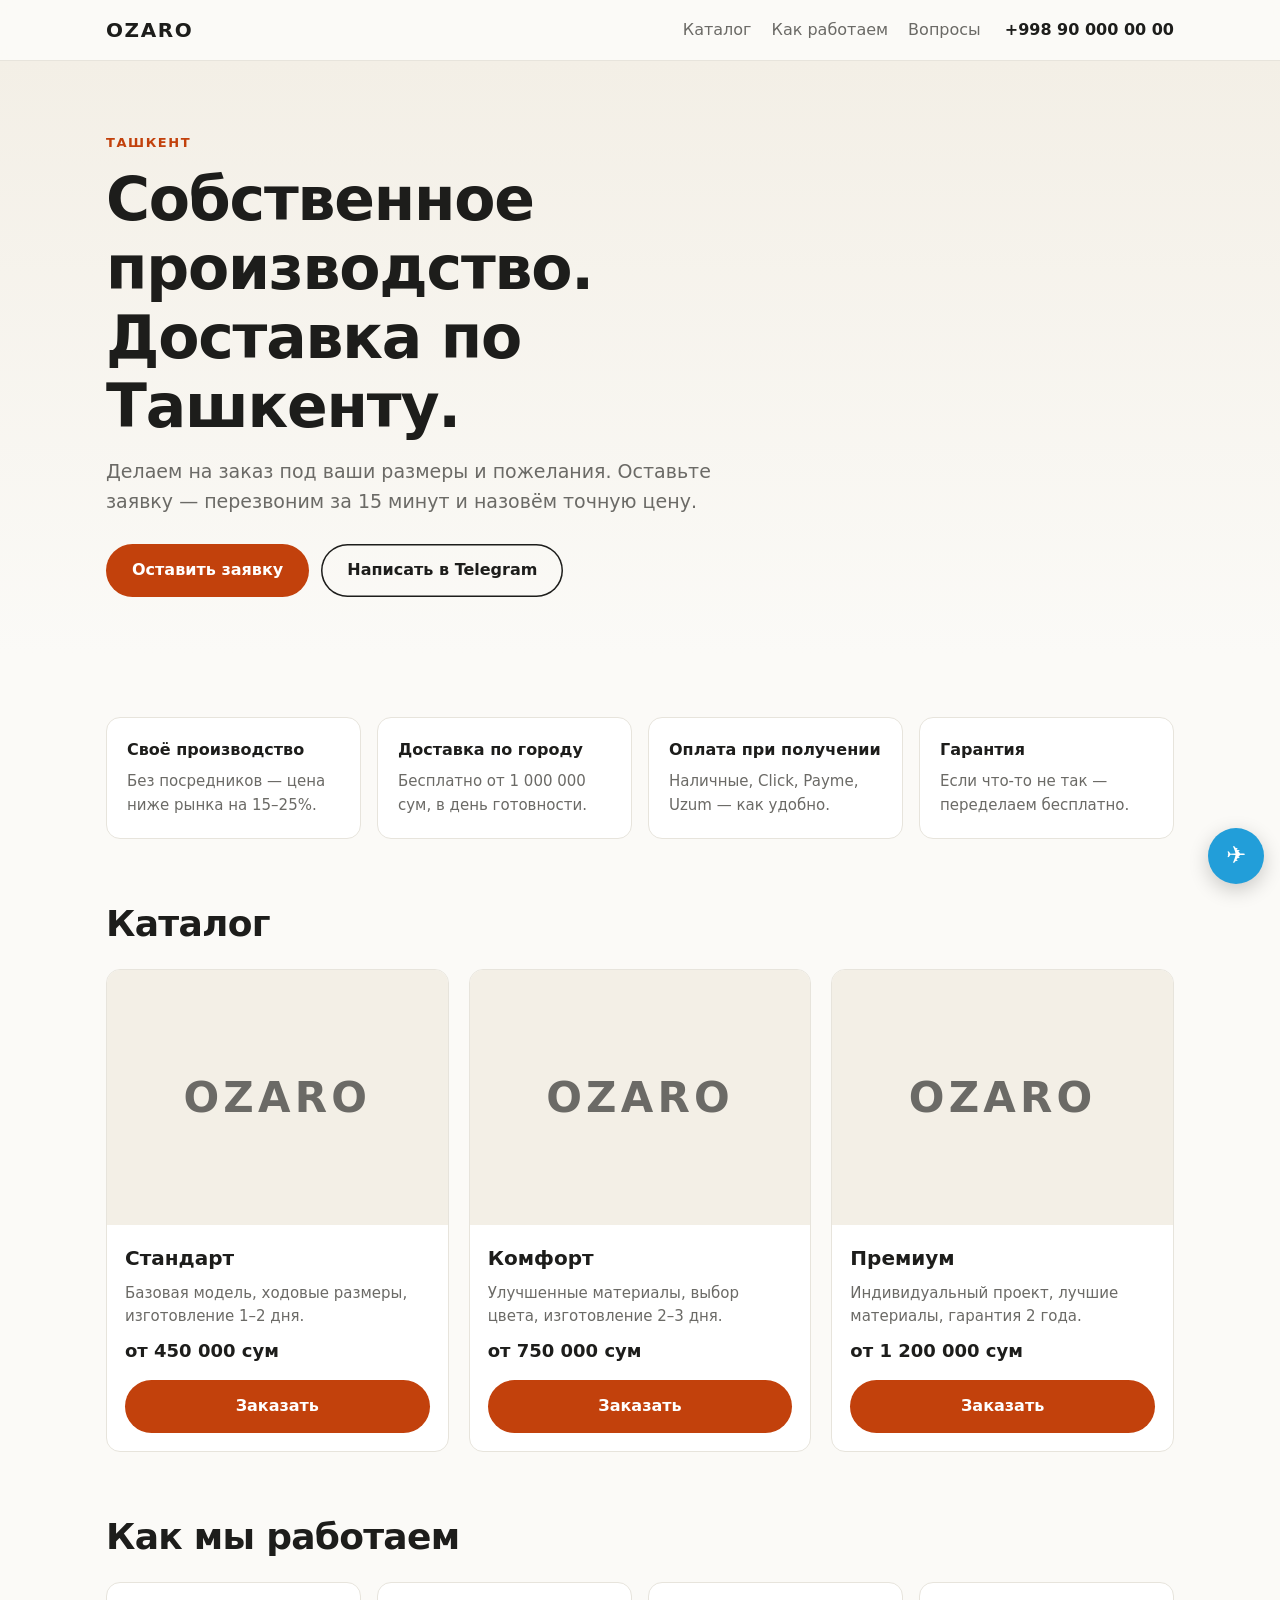
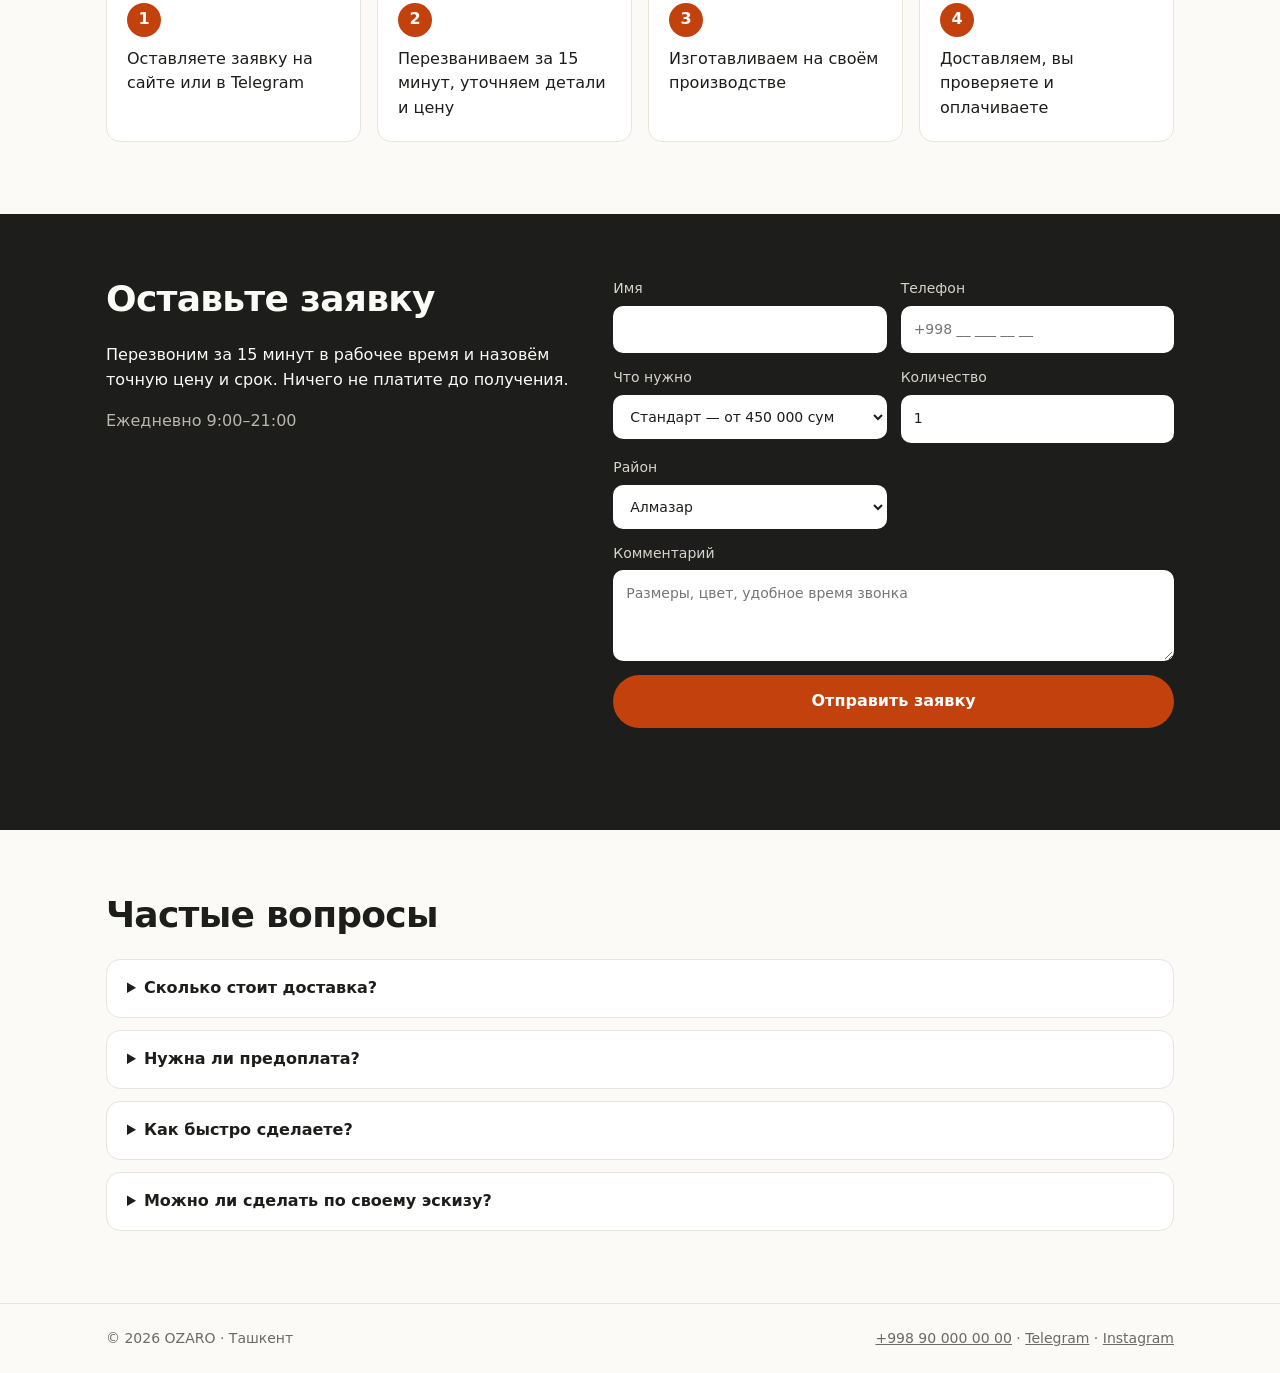
==== site/index.html @ 3e4469f7 "Add OZARO lead site, Telegram/Sheets automation, Tashkent business plan Co-Authored-By: Claude Opus " ====
<!doctype html>
<html lang="ru">
<head>
  <meta charset="utf-8">
  <meta name="viewport" content="width=device-width, initial-scale=1">
  <title>OZARO — производство и доставка по Ташкенту</title>
  <meta name="description" content="Собственное производство и доставка по Ташкенту. Оставьте заявку — перезвоним за 15 минут.">
  <meta property="og:title" content="OZARO — производство и доставка по Ташкенту">
  <meta property="og:description" content="Оставьте заявку — перезвоним за 15 минут и назовём точную цену.">
  <link rel="stylesheet" href="styles.css">
  <script src="config.js"></script>
</head>
<body>
  <header class="top">
    <div class="wrap top-in">
      <a class="logo" href="#" data-bind="brand">OZARO</a>
      <nav>
        <a href="#catalog">Каталог</a>
        <a href="#how">Как работаем</a>
        <a href="#faq">Вопросы</a>
      </nav>
      <a class="phone" data-bind="phoneLink"></a>
    </div>
  </header>

  <section class="hero">
    <div class="wrap">
      <p class="kicker" data-bind="city">Ташкент</p>
      <h1 data-bind="tagline"></h1>
      <p class="lead" data-bind="subtitle"></p>
      <div class="cta-row">
        <a class="btn" href="#order">Оставить заявку</a>
        <a class="btn ghost" data-bind="tgLink" target="_blank" rel="noopener">Написать в Telegram</a>
      </div>
    </div>
  </section>

  <section class="wrap benefits" id="benefits"></section>

  <section class="wrap" id="catalog">
    <h2>Каталог</h2>
    <div class="grid" id="products"></div>
  </section>

  <section class="wrap" id="how">
    <h2>Как мы работаем</h2>
    <ol class="steps" id="steps"></ol>
  </section>

  <section class="order-sec" id="order">
    <div class="wrap order-in">
      <div>
        <h2>Оставьте заявку</h2>
        <p>Перезвоним за 15 минут в рабочее время и назовём точную цену и срок. Ничего не платите до получения.</p>
        <p class="muted" data-bind="workHours"></p>
      </div>
      <form id="form" novalidate>
        <label>Имя<input name="name" autocomplete="name" required maxlength="60"></label>
        <label>Телефон<input name="phone" type="tel" autocomplete="tel" inputmode="tel" placeholder="+998 __ ___ __ __" required maxlength="20"></label>
        <label>Что нужно<select name="product" id="productSel"></select></label>
        <label>Количество<input name="qty" type="number" min="1" value="1"></label>
        <label>Район<select name="district" id="districtSel"></select></label>
        <label class="full">Комментарий<textarea name="comment" rows="3" maxlength="500" placeholder="Размеры, цвет, удобное время звонка"></textarea></label>
        <input name="website" class="hp" tabindex="-1" autocomplete="off" aria-hidden="true">
        <button class="btn full" type="submit">Отправить заявку</button>
        <p class="status full" id="status" role="status"></p>
      </form>
    </div>
  </section>

  <section class="wrap" id="faq">
    <h2>Частые вопросы</h2>
    <div id="faqList"></div>
  </section>

  <footer class="foot">
    <div class="wrap foot-in">
      <span>© <span id="year"></span> <span data-bind="brand"></span> · <span data-bind="city"></span></span>
      <span><a data-bind="phoneLink"></a> · <a data-bind="tgLink" target="_blank" rel="noopener">Telegram</a> · <a data-bind="igLink" target="_blank" rel="noopener">Instagram</a></span>
    </div>
  </footer>

  <a class="float-tg" data-bind="tgLink" target="_blank" rel="noopener" aria-label="Telegram">✈</a>

  <script src="app.js"></script>
</body>
</html>
---- site/styles.css ----
:root {
  --bg: #fbfaf7;
  --fg: #1d1d1b;
  --muted: #6b6a66;
  --card: #ffffff;
  --line: #e7e4dc;
  --accent: #c2410c;
  --accent-fg: #ffffff;
  --soft: #f3efe6;
  --radius: 14px;
}
* { box-sizing: border-box; }
html { scroll-behavior: smooth; }
body {
  margin: 0; background: var(--bg); color: var(--fg);
  font: 16px/1.55 system-ui, -apple-system, "Segoe UI", Roboto, sans-serif;
}
a { color: inherit; }
h1, h2 { line-height: 1.15; letter-spacing: -0.02em; }
h2 { font-size: clamp(26px, 4vw, 36px); margin: 0 0 24px; }
.wrap { max-width: 1100px; margin: 0 auto; padding: 0 16px; }
section.wrap { padding-top: 64px; }
.muted { color: var(--muted); }

.top { position: sticky; top: 0; z-index: 10; background: color-mix(in srgb, var(--bg) 90%, transparent); backdrop-filter: blur(8px); border-bottom: 1px solid var(--line); }
.top-in { display: flex; align-items: center; gap: 24px; height: 60px; }
.logo { font-weight: 800; font-size: 20px; letter-spacing: 0.08em; text-decoration: none; }
.top nav { display: flex; gap: 20px; margin-left: auto; }
.top nav a { text-decoration: none; color: var(--muted); }
.top nav a:hover { color: var(--fg); }
.phone { font-weight: 600; text-decoration: none; white-space: nowrap; }
@media (max-width: 720px) { .top nav { display: none; } .phone { margin-left: auto; } }

.hero { padding: 72px 0 56px; background: linear-gradient(180deg, var(--soft), var(--bg)); }
.kicker { text-transform: uppercase; letter-spacing: 0.12em; font-size: 13px; color: var(--accent); font-weight: 700; margin: 0 0 12px; }
.hero h1 { font-size: clamp(34px, 6vw, 60px); margin: 0 0 16px; max-width: 16ch; }
.lead { font-size: 19px; color: var(--muted); max-width: 56ch; margin: 0 0 28px; }
.cta-row { display: flex; gap: 12px; flex-wrap: wrap; }
.btn { display: inline-block; background: var(--accent); color: var(--accent-fg); border: 0; border-radius: 999px; padding: 14px 26px; font: inherit; font-weight: 600; text-decoration: none; cursor: pointer; text-align: center; }
.btn:hover { filter: brightness(1.08); }
.btn.ghost { background: transparent; color: var(--fg); box-shadow: inset 0 0 0 1.5px var(--fg); }
.btn[disabled] { opacity: 0.6; cursor: wait; }

.benefits { display: grid; grid-template-columns: repeat(auto-fit, minmax(220px, 1fr)); gap: 16px; }
.benefit { background: var(--card); border: 1px solid var(--line); border-radius: var(--radius); padding: 20px; }
.benefit b { display: block; margin-bottom: 6px; }
.benefit span { color: var(--muted); font-size: 15px; }

.grid { display: grid; grid-template-columns: repeat(auto-fill, minmax(260px, 1fr)); gap: 20px; }
.card { background: var(--card); border: 1px solid var(--line); border-radius: var(--radius); overflow: hidden; display: flex; flex-direction: column; }
.card .ph { aspect-ratio: 4/3; background: var(--soft); display: grid; place-items: center; color: var(--muted); font-size: 42px; font-weight: 800; letter-spacing: 0.1em; }
.card img { width: 100%; aspect-ratio: 4/3; object-fit: cover; display: block; }
.card .body { padding: 18px; display: flex; flex-direction: column; gap: 8px; flex: 1; }
.card h3 { margin: 0; font-size: 20px; }
.card p { margin: 0; color: var(--muted); font-size: 15px; flex: 1; }
.card .price { font-weight: 700; font-size: 18px; }
.card .btn { margin-top: 8px; }

.steps { list-style: none; padding: 0; margin: 0; display: grid; grid-template-columns: repeat(auto-fit, minmax(220px, 1fr)); gap: 16px; counter-reset: s; }
.steps li { counter-increment: s; background: var(--card); border: 1px solid var(--line); border-radius: var(--radius); padding: 20px; }
.steps li::before { content: counter(s); display: grid; place-items: center; width: 34px; height: 34px; border-radius: 50%; background: var(--accent); color: var(--accent-fg); font-weight: 700; margin-bottom: 10px; }

.order-sec { margin-top: 72px; padding: 64px 0; background: var(--fg); color: var(--bg); }
.order-sec .muted { color: #b9b6ae; }
.order-in { display: grid; grid-template-columns: 1fr 1.2fr; gap: 40px; }
@media (max-width: 820px) { .order-in { grid-template-columns: 1fr; } }
form { display: grid; grid-template-columns: 1fr 1fr; gap: 14px; }
form .full { grid-column: 1 / -1; }
@media (max-width: 520px) { form { grid-template-columns: 1fr; } }
label { display: flex; flex-direction: column; gap: 6px; font-size: 14px; color: #d6d3cb; }
input, select, textarea { font: inherit; color: var(--fg); background: #fff; border: 1.5px solid transparent; border-radius: 10px; padding: 12px; width: 100%; }
input:focus, select:focus, textarea:focus { outline: none; border-color: var(--accent); }
input.bad { border-color: #ef4444; }
.hp { position: absolute; left: -9999px; width: 1px; height: 1px; }
.status { margin: 0; min-height: 1.5em; }
.status.ok { color: #86efac; }
.status.err { color: #fca5a5; }

#faqList details { background: var(--card); border: 1px solid var(--line); border-radius: var(--radius); padding: 16px 20px; margin-bottom: 12px; }
#faqList summary { cursor: pointer; font-weight: 600; }
#faqList p { color: var(--muted); margin: 10px 0 0; }

.foot { margin-top: 72px; border-top: 1px solid var(--line); padding: 24px 0; color: var(--muted); font-size: 14px; }
.foot-in { display: flex; justify-content: space-between; gap: 12px; flex-wrap: wrap; }
.float-tg { position: fixed; right: 16px; bottom: 16px; width: 56px; height: 56px; border-radius: 50%; background: #229ed9; color: #fff; display: grid; place-items: center; font-size: 24px; text-decoration: none; box-shadow: 0 6px 20px rgba(0,0,0,.2); }
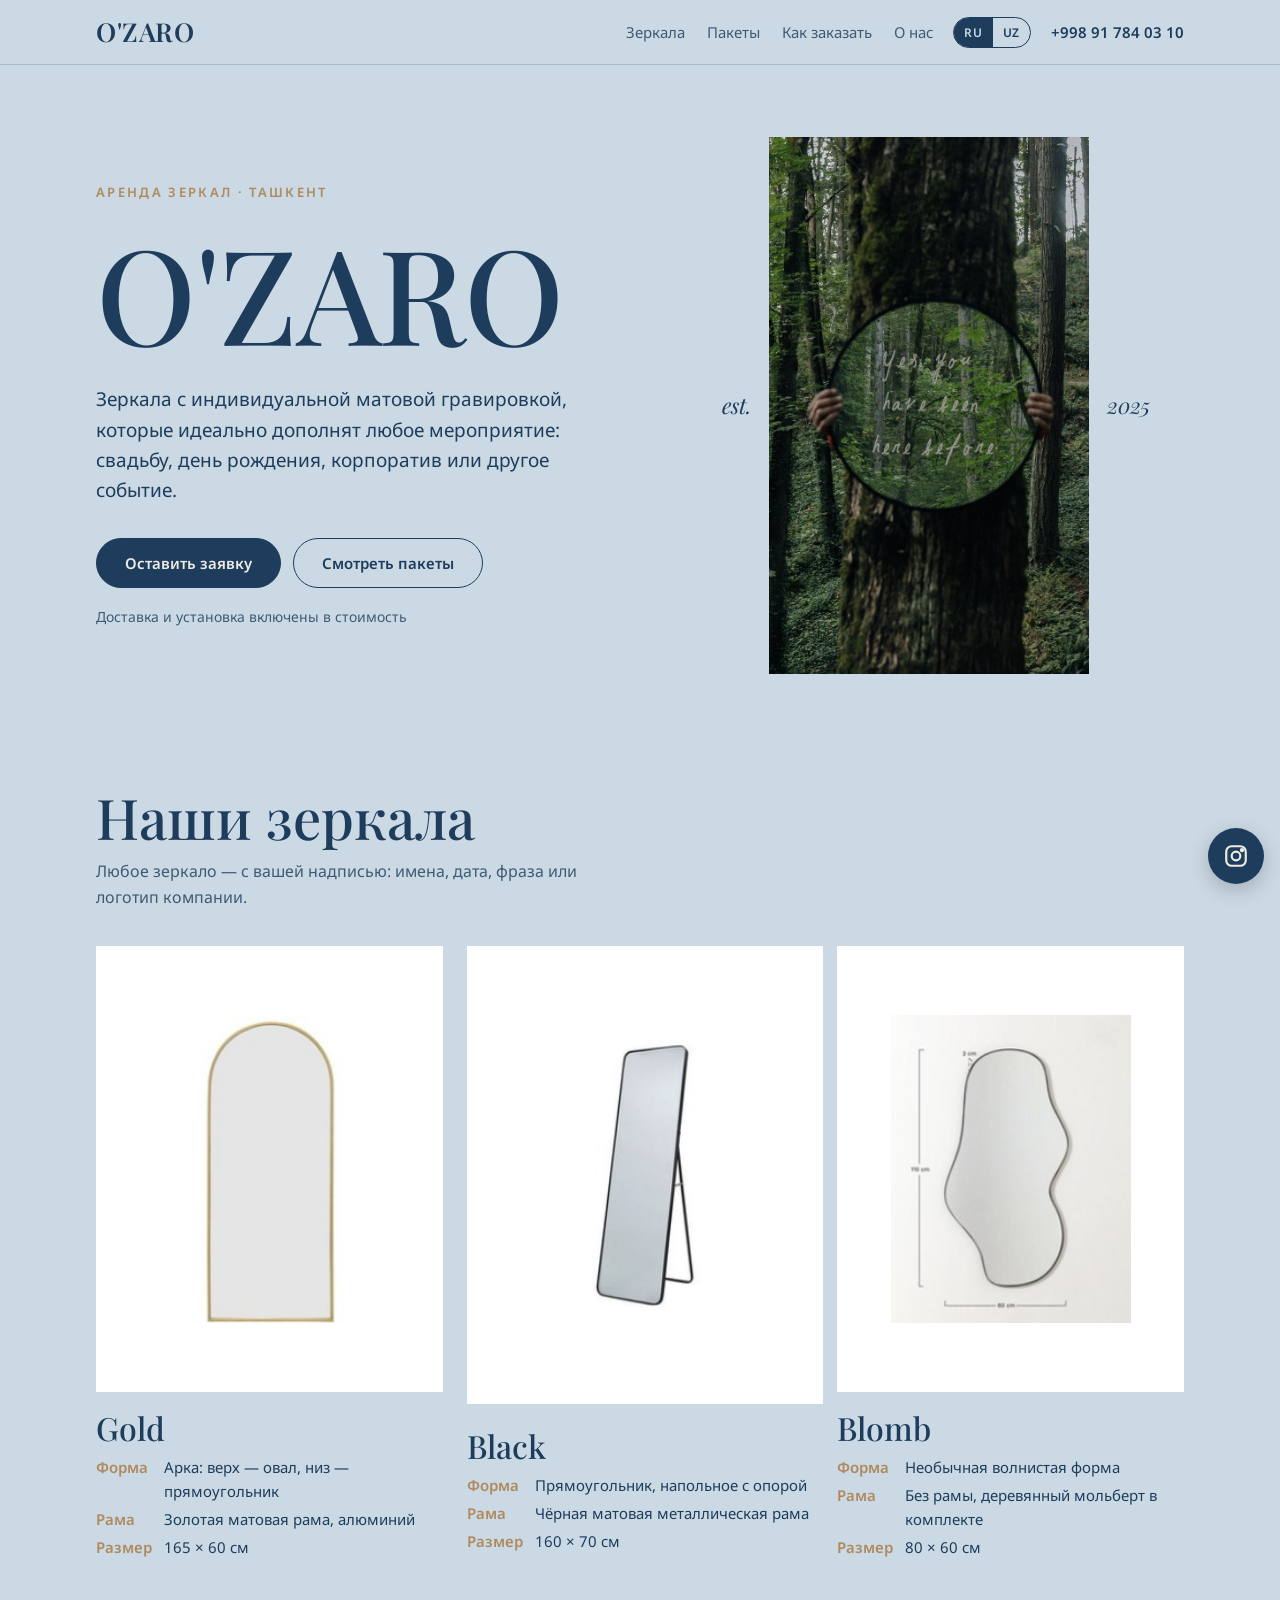
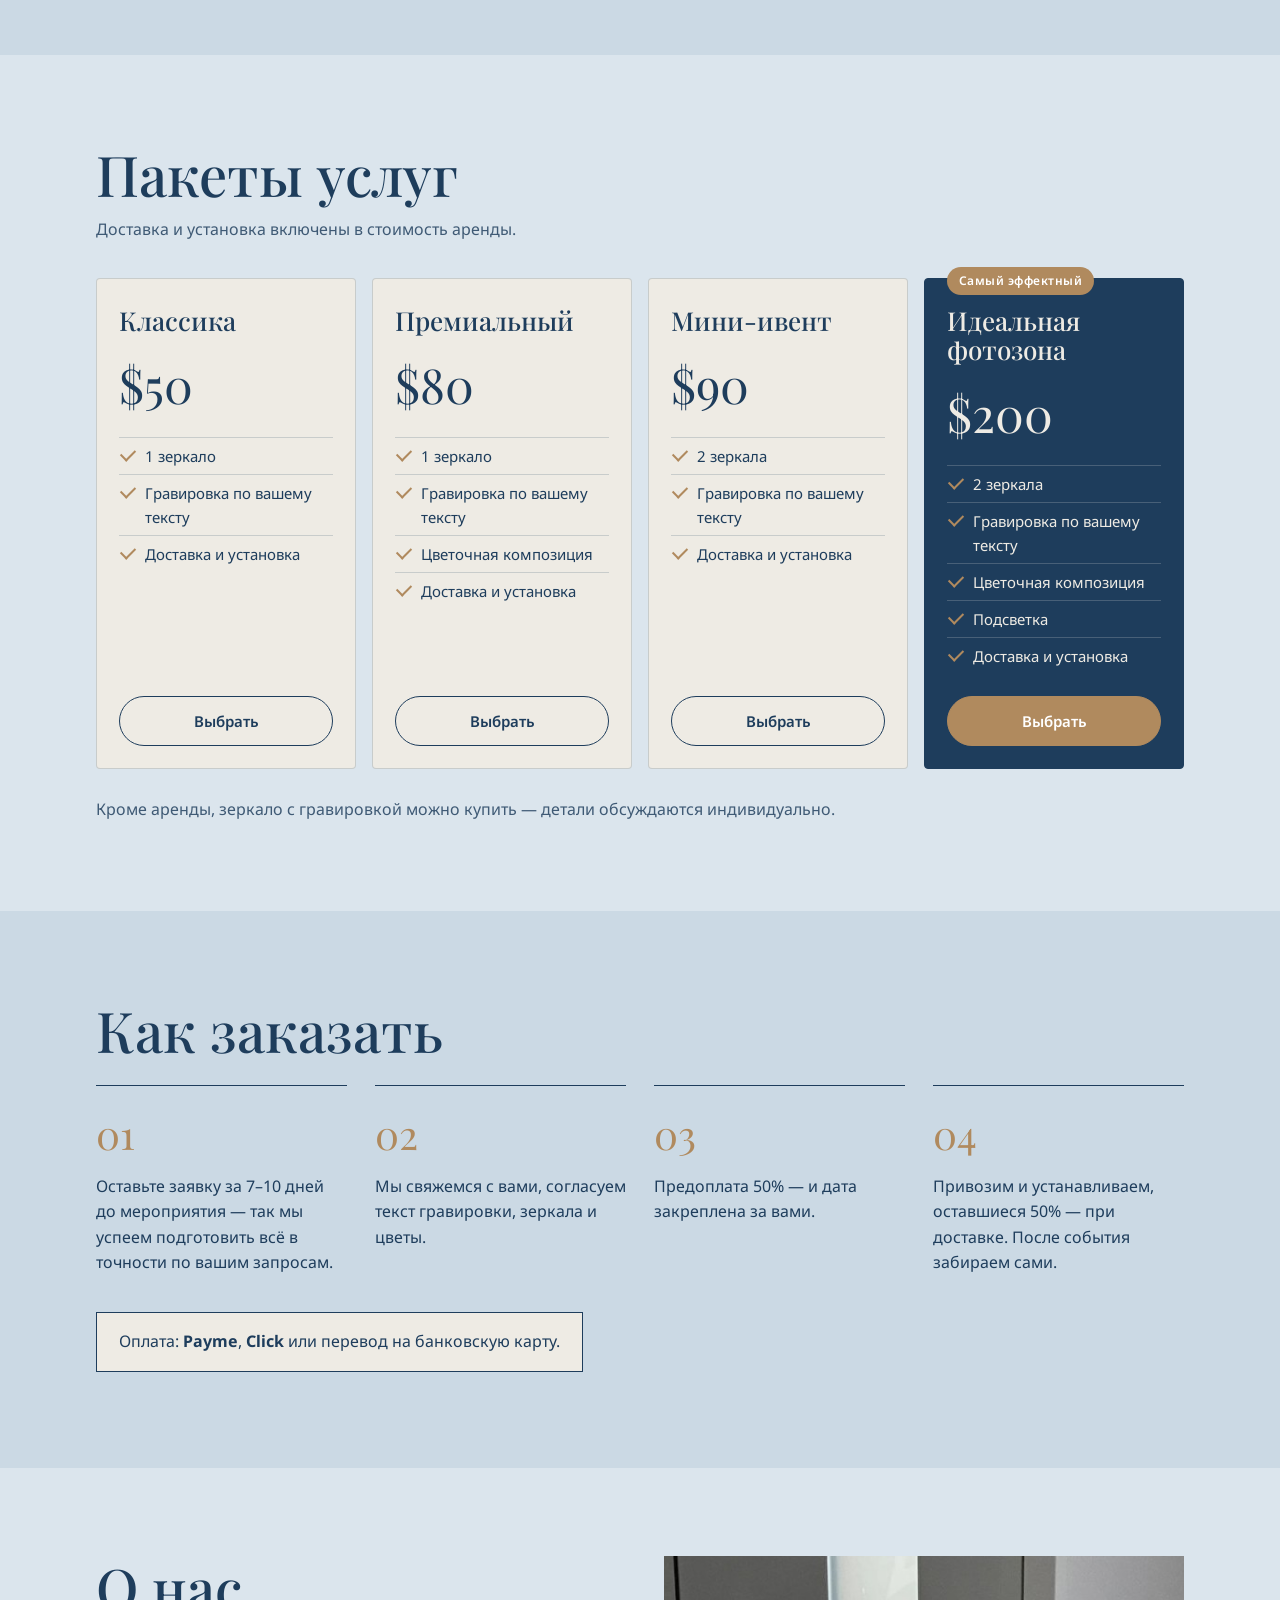
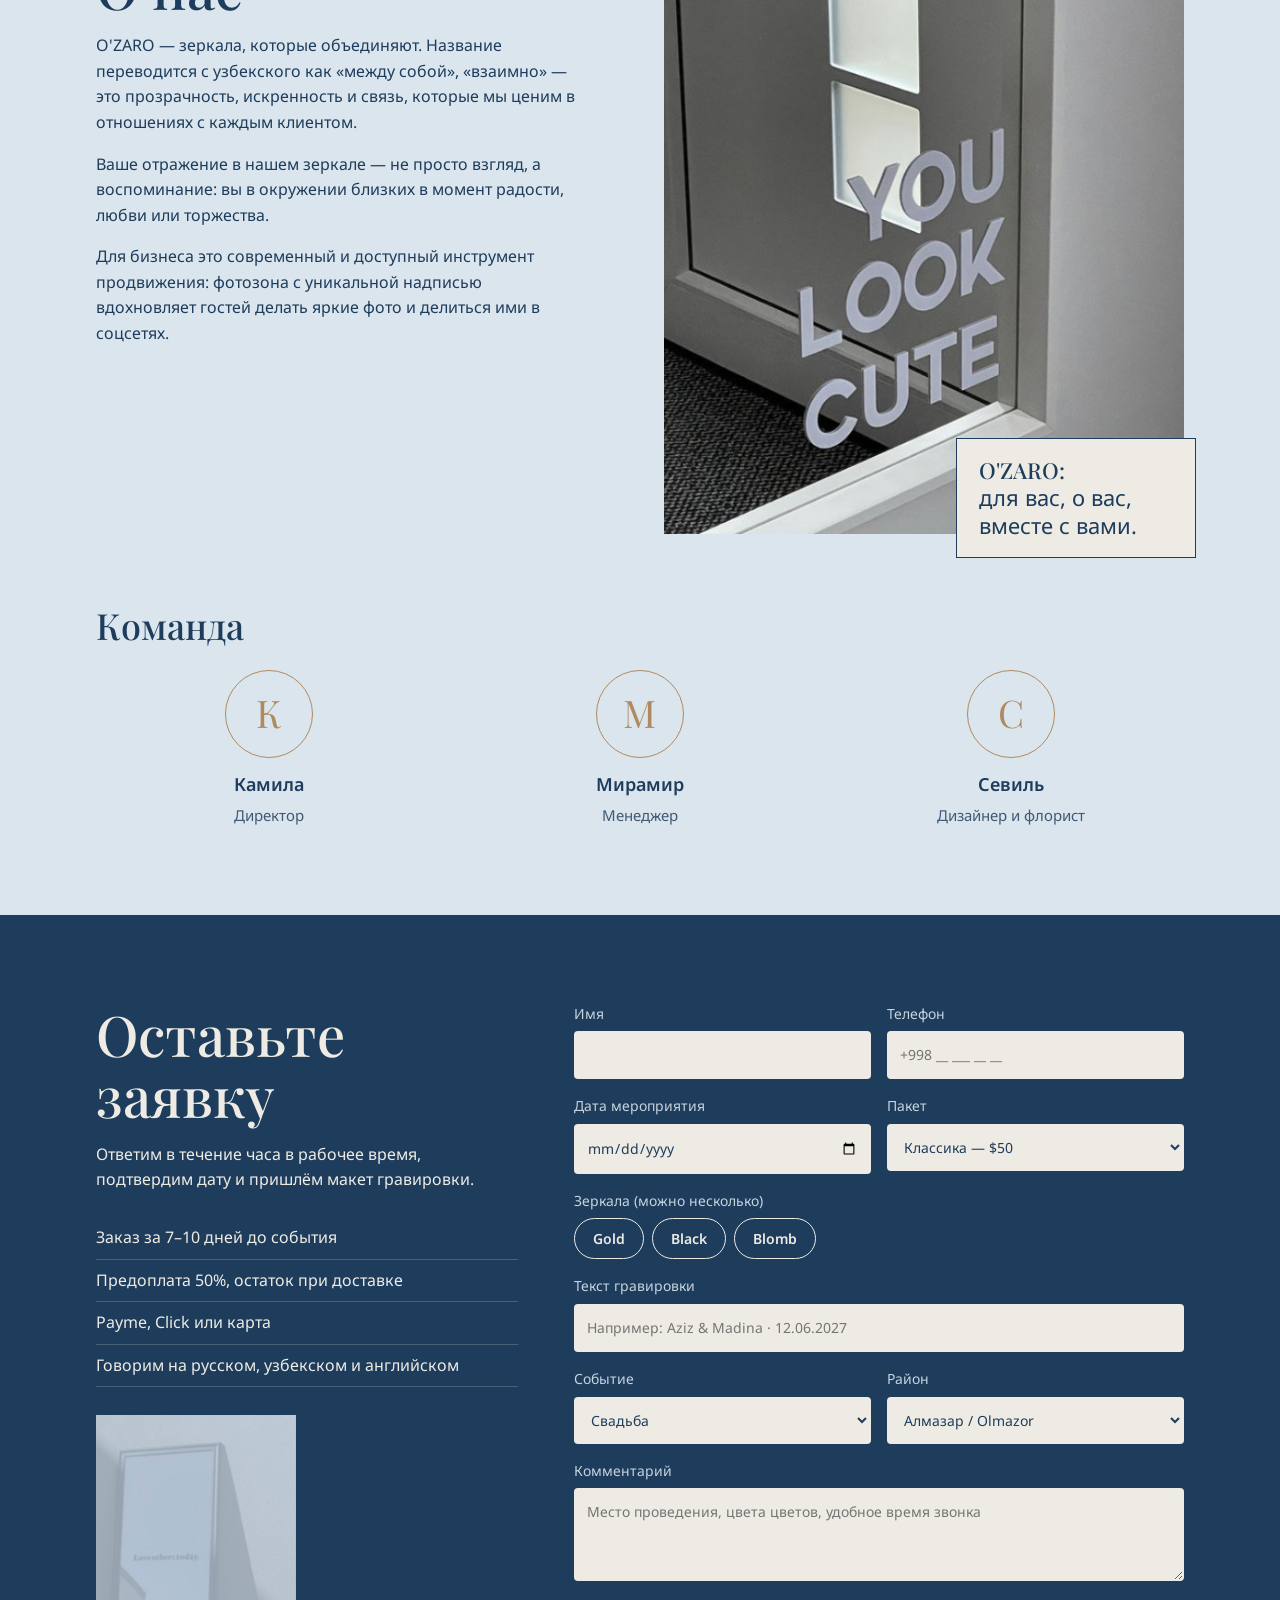
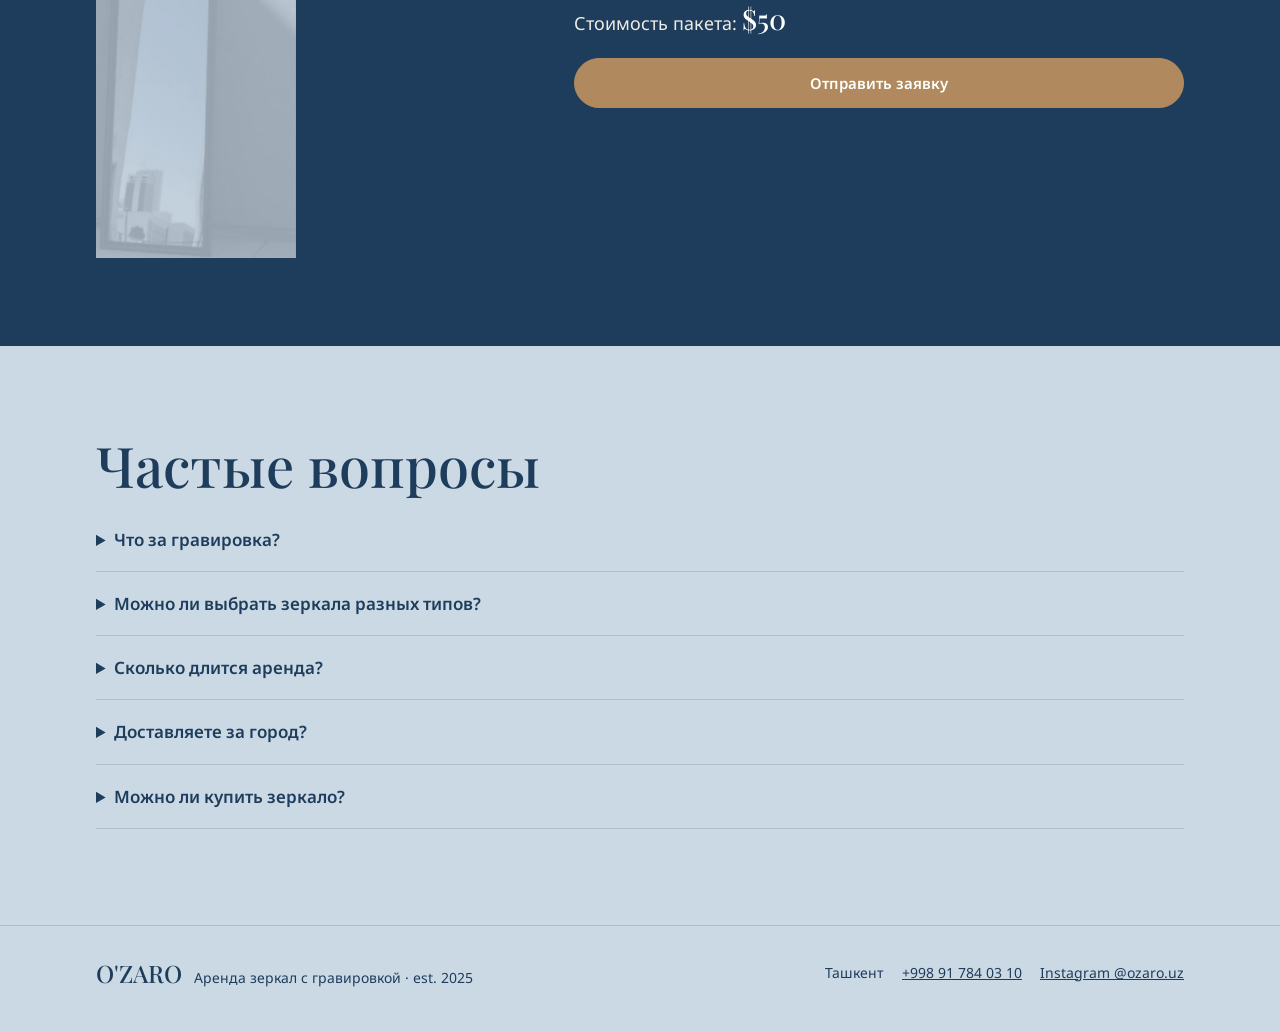
==== commit 3acbcbdd: "Rebuild site for O'ZARO mirror rental from brand references RU/UZ site with mirrors, packages and or" ====
--- a/site/index.html
+++ b/site/index.html
@@ -3,85 +3,143 @@
 <head>
   <meta charset="utf-8">
   <meta name="viewport" content="width=device-width, initial-scale=1">
-  <title>OZARO — производство и доставка по Ташкенту</title>
-  <meta name="description" content="Собственное производство и доставка по Ташкенту. Оставьте заявку — перезвоним за 15 минут.">
-  <meta property="og:title" content="OZARO — производство и доставка по Ташкенту">
-  <meta property="og:description" content="Оставьте заявку — перезвоним за 15 минут и назовём точную цену.">
+  <title>O'ZARO — аренда зеркал с гравировкой в Ташкенте</title>
+  <meta name="description" content="Аренда зеркал с индивидуальной матовой гравировкой для свадеб, праздников и корпоративов в Ташкенте. Доставка и установка включены.">
+  <meta property="og:title" content="O'ZARO — аренда зеркал с гравировкой">
+  <meta property="og:description" content="Зеркала с вашей надписью для свадьбы, дня рождения или корпоратива. Ташкент, доставка и установка включены.">
+  <meta property="og:image" content="img/forest.jpg">
+  <link rel="preconnect" href="https://fonts.googleapis.com">
+  <link rel="preconnect" href="https://fonts.gstatic.com" crossorigin>
+  <link href="https://fonts.googleapis.com/css2?family=Playfair+Display:ital,wght@0,400..700;1,400..700&family=Noto+Sans:wght@400;500;600;700&display=swap" rel="stylesheet">
   <link rel="stylesheet" href="styles.css">
   <script src="config.js"></script>
 </head>
 <body>
   <header class="top">
     <div class="wrap top-in">
-      <a class="logo" href="#" data-bind="brand">OZARO</a>
+      <a class="logo" href="#">O'ZARO</a>
       <nav>
-        <a href="#catalog">Каталог</a>
-        <a href="#how">Как работаем</a>
-        <a href="#faq">Вопросы</a>
+        <a href="#mirrors" data-i18n="navMirrors"></a>
+        <a href="#packages" data-i18n="navPackages"></a>
+        <a href="#how" data-i18n="navHow"></a>
+        <a href="#about" data-i18n="navAbout"></a>
       </nav>
+      <div class="lang" role="group" aria-label="Язык / Til">
+        <button data-lang="ru">RU</button><button data-lang="uz">UZ</button>
+      </div>
       <a class="phone" data-bind="phoneLink"></a>
     </div>
   </header>
 
   <section class="hero">
-    <div class="wrap">
-      <p class="kicker" data-bind="city">Ташкент</p>
-      <h1 data-bind="tagline"></h1>
-      <p class="lead" data-bind="subtitle"></p>
-      <div class="cta-row">
-        <a class="btn" href="#order">Оставить заявку</a>
-        <a class="btn ghost" data-bind="tgLink" target="_blank" rel="noopener">Написать в Telegram</a>
+    <div class="wrap hero-in">
+      <div class="hero-text">
+        <p class="kicker" data-i18n="kicker"></p>
+        <h1>O'ZARO</h1>
+        <p class="lead" data-i18n="heroLead"></p>
+        <div class="cta-row">
+          <a class="btn" href="#order" data-i18n="ctaOrder"></a>
+          <a class="btn ghost" href="#packages" data-i18n="ctaPackages"></a>
+        </div>
+        <p class="note" data-i18n="heroNote"></p>
       </div>
+      <figure class="hero-img">
+        <span class="est">est.</span>
+        <img src="img/forest.jpg" alt="" width="362" height="607">
+        <span class="est" data-bind="established"></span>
+      </figure>
     </div>
   </section>
 
-  <section class="wrap benefits" id="benefits"></section>
-
-  <section class="wrap" id="catalog">
-    <h2>Каталог</h2>
-    <div class="grid" id="products"></div>
+  <section class="wrap sec" id="mirrors">
+    <h2 data-i18n="mirrorsTitle"></h2>
+    <p class="sub" data-i18n="mirrorsSub"></p>
+    <div class="mirrors" id="mirrorList"></div>
   </section>
 
-  <section class="wrap" id="how">
-    <h2>Как мы работаем</h2>
+  <section class="sec band" id="packages">
+    <div class="wrap">
+      <h2 data-i18n="packagesTitle"></h2>
+      <p class="sub" data-i18n="packagesSub"></p>
+      <div class="packages" id="packageList"></div>
+      <p class="buy" data-i18n="buyNote"></p>
+    </div>
+  </section>
+
+  <section class="wrap sec" id="how">
+    <h2 data-i18n="howTitle"></h2>
     <ol class="steps" id="steps"></ol>
+    <div class="pay" data-i18n="payNote"></div>
+  </section>
+
+  <section class="sec band" id="about">
+    <div class="wrap about">
+      <div>
+        <h2 data-i18n="aboutTitle"></h2>
+        <p data-i18n="about1"></p>
+        <p data-i18n="about2"></p>
+        <p data-i18n="about3"></p>
+      </div>
+      <figure class="about-img">
+        <img src="img/you-look-cute.jpg" alt="" loading="lazy" width="559" height="622">
+        <figcaption><b>O'ZARO:</b> <span data-i18n="motto"></span></figcaption>
+      </figure>
+    </div>
+    <div class="wrap">
+      <h3 class="team-title" data-i18n="teamTitle"></h3>
+      <div class="team" id="team"></div>
+    </div>
   </section>
 
   <section class="order-sec" id="order">
     <div class="wrap order-in">
       <div>
-        <h2>Оставьте заявку</h2>
-        <p>Перезвоним за 15 минут в рабочее время и назовём точную цену и срок. Ничего не платите до получения.</p>
-        <p class="muted" data-bind="workHours"></p>
+        <h2 data-i18n="orderTitle"></h2>
+        <p data-i18n="orderLead"></p>
+        <ul class="order-facts" id="orderFacts"></ul>
+        <img class="order-img" src="img/event-mirror.jpg" alt="" loading="lazy" width="474" height="1050">
       </div>
       <form id="form" novalidate>
-        <label>Имя<input name="name" autocomplete="name" required maxlength="60"></label>
-        <label>Телефон<input name="phone" type="tel" autocomplete="tel" inputmode="tel" placeholder="+998 __ ___ __ __" required maxlength="20"></label>
-        <label>Что нужно<select name="product" id="productSel"></select></label>
-        <label>Количество<input name="qty" type="number" min="1" value="1"></label>
-        <label>Район<select name="district" id="districtSel"></select></label>
-        <label class="full">Комментарий<textarea name="comment" rows="3" maxlength="500" placeholder="Размеры, цвет, удобное время звонка"></textarea></label>
+        <label><span data-i18n="fName"></span><input name="name" autocomplete="name" required maxlength="60"></label>
+        <label><span data-i18n="fPhone"></span><input name="phone" type="tel" autocomplete="tel" inputmode="tel" placeholder="+998 __ ___ __ __" required maxlength="20"></label>
+        <label><span data-i18n="fDate"></span><input name="eventDate" type="date" required></label>
+        <label><span data-i18n="fPackage"></span><select name="package" id="packageSel"></select></label>
+        <label class="full"><span data-i18n="fMirrors"></span>
+          <span class="chips" id="mirrorChips"></span>
+        </label>
+        <label class="full"><span data-i18n="fEngraving"></span><input name="engraving" maxlength="80" data-i18n-ph="fEngravingPh"></label>
+        <label><span data-i18n="fEvent"></span><select name="eventType" id="eventSel"></select></label>
+        <label><span data-i18n="fDistrict"></span><select name="district" id="districtSel"></select></label>
+        <label class="full"><span data-i18n="fComment"></span><textarea name="comment" rows="3" maxlength="500" data-i18n-ph="fCommentPh"></textarea></label>
         <input name="website" class="hp" tabindex="-1" autocomplete="off" aria-hidden="true">
-        <button class="btn full" type="submit">Отправить заявку</button>
+        <div class="total full" id="total"></div>
+        <button class="btn full" type="submit" data-i18n="fSubmit"></button>
         <p class="status full" id="status" role="status"></p>
       </form>
     </div>
   </section>
 
-  <section class="wrap" id="faq">
-    <h2>Частые вопросы</h2>
+  <section class="wrap sec" id="faq">
+    <h2 data-i18n="faqTitle"></h2>
     <div id="faqList"></div>
   </section>
 
   <footer class="foot">
     <div class="wrap foot-in">
-      <span>© <span id="year"></span> <span data-bind="brand"></span> · <span data-bind="city"></span></span>
-      <span><a data-bind="phoneLink"></a> · <a data-bind="tgLink" target="_blank" rel="noopener">Telegram</a> · <a data-bind="igLink" target="_blank" rel="noopener">Instagram</a></span>
+      <div class="foot-brand"><b>O'ZARO</b><span data-i18n="footerTag"></span></div>
+      <div class="foot-links">
+        <span data-bind="city"></span>
+        <a data-bind="phoneLink"></a>
+        <a data-bind="igLink" target="_blank" rel="noopener">Instagram @ozaro.uz</a>
+      </div>
     </div>
   </footer>
 
-  <a class="float-tg" data-bind="tgLink" target="_blank" rel="noopener" aria-label="Telegram">✈</a>
+  <a class="float-ig" data-bind="igLink" target="_blank" rel="noopener" aria-label="Instagram">
+    <svg viewBox="0 0 24 24" width="26" height="26" fill="none" stroke="currentColor" stroke-width="2"><rect x="3" y="3" width="18" height="18" rx="5"/><circle cx="12" cy="12" r="4"/><circle cx="17.5" cy="6.5" r="1" fill="currentColor"/></svg>
+  </a>
 
+  <script src="i18n.js"></script>
   <script src="app.js"></script>
 </body>
 </html>
--- a/site/styles.css
+++ b/site/styles.css
@@ -1,85 +1,151 @@
 :root {
-  --bg: #fbfaf7;
-  --fg: #1d1d1b;
-  --muted: #6b6a66;
-  --card: #ffffff;
-  --line: #e7e4dc;
-  --accent: #c2410c;
-  --accent-fg: #ffffff;
-  --soft: #f3efe6;
-  --radius: 14px;
+  --bg: #cbd9e4;
+  --bg-soft: #dbe5ed;
+  --ink: #1e3d5c;
+  --ink-soft: #3f5a75;
+  --gold: #b08a5e;
+  --cream: #eeebe4;
+  --white: #ffffff;
+  --line: rgba(30, 61, 92, 0.18);
+  --radius: 4px;
+  --serif: "Playfair Display", "Didot", Georgia, serif;
+  --sans: "Noto Sans", system-ui, -apple-system, "Segoe UI", Roboto, sans-serif;
 }
 * { box-sizing: border-box; }
 html { scroll-behavior: smooth; }
-body {
-  margin: 0; background: var(--bg); color: var(--fg);
-  font: 16px/1.55 system-ui, -apple-system, "Segoe UI", Roboto, sans-serif;
+body { margin: 0; background: var(--bg); color: var(--ink); font: 16px/1.6 var(--sans); }
+a { color: inherit; }
+img { max-width: 100%; height: auto; display: block; }
+h1, h2, h3 { font-family: var(--serif); font-weight: 500; line-height: 1.1; margin: 0; }
+h2 { font-size: clamp(34px, 5vw, 56px); margin-bottom: 12px; }
+.wrap { max-width: 1120px; margin: 0 auto; padding: 0 16px; }
+.sec { padding-top: 88px; padding-bottom: 8px; }
+.band { background: var(--bg-soft); padding-bottom: 88px; margin-top: 88px; }
+.sub { color: var(--ink-soft); max-width: 60ch; margin: 0 0 36px; }
+
+/* header */
+.top { position: sticky; top: 0; z-index: 10; background: rgba(203, 217, 228, 0.92); backdrop-filter: blur(8px); border-bottom: 1px solid var(--line); }
+.top-in { display: flex; align-items: center; gap: 20px; height: 64px; }
+.logo { font-family: var(--serif); font-size: 26px; font-weight: 600; text-decoration: none; letter-spacing: 0.02em; }
+.top nav { display: flex; gap: 22px; margin-left: auto; }
+.top nav a { text-decoration: none; color: var(--ink-soft); font-size: 15px; }
+.top nav a:hover { color: var(--ink); }
+.lang { display: flex; border: 1px solid var(--ink); border-radius: 999px; overflow: hidden; }
+.lang button { font: 600 12px var(--sans); letter-spacing: 0.06em; padding: 6px 10px; border: 0; background: transparent; color: var(--ink); cursor: pointer; }
+.lang button.on { background: var(--ink); color: var(--bg); }
+.phone { font-weight: 600; text-decoration: none; white-space: nowrap; font-size: 15px; }
+@media (max-width: 860px) { .top nav { display: none; } .lang { margin-left: auto; } }
+@media (max-width: 420px) { .phone { display: none; } }
+
+/* hero */
+.hero { padding: 72px 0 24px; }
+.hero-in { display: grid; grid-template-columns: 1.1fr 1fr; gap: 48px; align-items: center; }
+.kicker { text-transform: uppercase; letter-spacing: 0.18em; font-size: 13px; font-weight: 600; color: var(--gold); margin: 0 0 16px; }
+.hero h1 { font-size: clamp(64px, 12vw, 132px); letter-spacing: -0.01em; margin-bottom: 20px; }
+.lead { font-size: 19px; max-width: 46ch; margin: 0 0 32px; }
+.note { color: var(--ink-soft); font-size: 14px; margin: 18px 0 0; }
+.cta-row { display: flex; gap: 12px; flex-wrap: wrap; }
+.hero-img { margin: 0; display: grid; grid-template-columns: auto minmax(0, 320px) auto; align-items: center; gap: 18px; justify-content: center; }
+.hero-img img { width: 100%; aspect-ratio: 362 / 607; object-fit: cover; }
+.est { font-family: var(--serif); font-style: italic; font-size: 22px; }
+@media (max-width: 820px) {
+  .hero { padding-top: 40px; }
+  .hero-in { grid-template-columns: 1fr; gap: 32px; }
+  .hero-img { grid-template-columns: auto minmax(0, 220px) auto; }
 }
-a { color: inherit; }
-h1, h2 { line-height: 1.15; letter-spacing: -0.02em; }
-h2 { font-size: clamp(26px, 4vw, 36px); margin: 0 0 24px; }
-.wrap { max-width: 1100px; margin: 0 auto; padding: 0 16px; }
-section.wrap { padding-top: 64px; }
-.muted { color: var(--muted); }
 
-.top { position: sticky; top: 0; z-index: 10; background: color-mix(in srgb, var(--bg) 90%, transparent); backdrop-filter: blur(8px); border-bottom: 1px solid var(--line); }
-.top-in { display: flex; align-items: center; gap: 24px; height: 60px; }
-.logo { font-weight: 800; font-size: 20px; letter-spacing: 0.08em; text-decoration: none; }
-.top nav { display: flex; gap: 20px; margin-left: auto; }
-.top nav a { text-decoration: none; color: var(--muted); }
-.top nav a:hover { color: var(--fg); }
-.phone { font-weight: 600; text-decoration: none; white-space: nowrap; }
-@media (max-width: 720px) { .top nav { display: none; } .phone { margin-left: auto; } }
-
-.hero { padding: 72px 0 56px; background: linear-gradient(180deg, var(--soft), var(--bg)); }
-.kicker { text-transform: uppercase; letter-spacing: 0.12em; font-size: 13px; color: var(--accent); font-weight: 700; margin: 0 0 12px; }
-.hero h1 { font-size: clamp(34px, 6vw, 60px); margin: 0 0 16px; max-width: 16ch; }
-.lead { font-size: 19px; color: var(--muted); max-width: 56ch; margin: 0 0 28px; }
-.cta-row { display: flex; gap: 12px; flex-wrap: wrap; }
-.btn { display: inline-block; background: var(--accent); color: var(--accent-fg); border: 0; border-radius: 999px; padding: 14px 26px; font: inherit; font-weight: 600; text-decoration: none; cursor: pointer; text-align: center; }
-.btn:hover { filter: brightness(1.08); }
-.btn.ghost { background: transparent; color: var(--fg); box-shadow: inset 0 0 0 1.5px var(--fg); }
+.btn { display: inline-block; background: var(--ink); color: var(--cream); border: 1px solid var(--ink); border-radius: 999px; padding: 14px 28px; font: 600 15px var(--sans); text-decoration: none; cursor: pointer; text-align: center; transition: background .15s, color .15s; }
+.btn:hover { background: #142c44; }
+.btn.ghost { background: transparent; color: var(--ink); }
+.btn.ghost:hover { background: var(--ink); color: var(--cream); }
 .btn[disabled] { opacity: 0.6; cursor: wait; }
 
-.benefits { display: grid; grid-template-columns: repeat(auto-fit, minmax(220px, 1fr)); gap: 16px; }
-.benefit { background: var(--card); border: 1px solid var(--line); border-radius: var(--radius); padding: 20px; }
-.benefit b { display: block; margin-bottom: 6px; }
-.benefit span { color: var(--muted); font-size: 15px; }
+/* mirrors */
+.mirrors { display: grid; grid-template-columns: repeat(3, 1fr); gap: 24px; }
+@media (max-width: 900px) { .mirrors { grid-template-columns: 1fr; } }
+.mirror { display: grid; grid-template-columns: 1fr; gap: 18px; }
+@media (max-width: 900px) { .mirror { grid-template-columns: 140px 1fr; align-items: center; } }
+.mirror-img { background: var(--white); aspect-ratio: 217 / 279; display: grid; place-items: center; }
+.mirror-img img { width: 100%; max-width: 240px; height: 100%; object-fit: contain; }
+.mirror h3 { font-size: 32px; margin-bottom: 10px; }
+.mirror dl { margin: 0; display: grid; grid-template-columns: auto 1fr; gap: 4px 12px; font-size: 15px; }
+.mirror dt { color: var(--gold); font-weight: 600; }
+.mirror dd { margin: 0; }
 
-.grid { display: grid; grid-template-columns: repeat(auto-fill, minmax(260px, 1fr)); gap: 20px; }
-.card { background: var(--card); border: 1px solid var(--line); border-radius: var(--radius); overflow: hidden; display: flex; flex-direction: column; }
-.card .ph { aspect-ratio: 4/3; background: var(--soft); display: grid; place-items: center; color: var(--muted); font-size: 42px; font-weight: 800; letter-spacing: 0.1em; }
-.card img { width: 100%; aspect-ratio: 4/3; object-fit: cover; display: block; }
-.card .body { padding: 18px; display: flex; flex-direction: column; gap: 8px; flex: 1; }
-.card h3 { margin: 0; font-size: 20px; }
-.card p { margin: 0; color: var(--muted); font-size: 15px; flex: 1; }
-.card .price { font-weight: 700; font-size: 18px; }
-.card .btn { margin-top: 8px; }
+/* packages */
+.packages { display: grid; grid-template-columns: repeat(4, 1fr); gap: 16px; }
+@media (max-width: 980px) { .packages { grid-template-columns: repeat(2, 1fr); } }
+@media (max-width: 560px) { .packages { grid-template-columns: 1fr; } }
+.pkg { position: relative; background: var(--cream); border: 1px solid var(--line); border-radius: var(--radius); padding: 28px 22px 22px; display: flex; flex-direction: column; }
+.pkg.featured { background: var(--ink); color: var(--cream); border-color: var(--ink); }
+.pkg h3 { font-size: 26px; }
+.pkg .price { font-family: var(--serif); font-size: 48px; margin: 10px 0 14px; }
+.pkg ul { list-style: none; padding: 0; margin: 0 0 22px; flex: 1; font-size: 15px; }
+.pkg li { padding: 6px 0 6px 26px; position: relative; border-top: 1px solid var(--line); }
+.pkg.featured li { border-color: rgba(238, 235, 228, 0.2); }
+.pkg li::before { content: ""; position: absolute; left: 2px; top: 11px; width: 12px; height: 7px; border-left: 2px solid var(--gold); border-bottom: 2px solid var(--gold); transform: rotate(-45deg); }
+.pkg.featured .btn { background: var(--gold); border-color: var(--gold); color: var(--white); }
+.badge { position: absolute; top: -12px; left: 22px; background: var(--gold); color: var(--white); font-size: 12px; font-weight: 600; padding: 4px 12px; border-radius: 999px; letter-spacing: 0.04em; }
+.buy { margin: 28px 0 0; color: var(--ink-soft); }
 
-.steps { list-style: none; padding: 0; margin: 0; display: grid; grid-template-columns: repeat(auto-fit, minmax(220px, 1fr)); gap: 16px; counter-reset: s; }
-.steps li { counter-increment: s; background: var(--card); border: 1px solid var(--line); border-radius: var(--radius); padding: 20px; }
-.steps li::before { content: counter(s); display: grid; place-items: center; width: 34px; height: 34px; border-radius: 50%; background: var(--accent); color: var(--accent-fg); font-weight: 700; margin-bottom: 10px; }
+/* steps */
+.steps { list-style: none; padding: 0; margin: 24px 0 0; display: grid; grid-template-columns: repeat(4, 1fr); gap: 28px; counter-reset: s; }
+@media (max-width: 900px) { .steps { grid-template-columns: 1fr 1fr; } }
+@media (max-width: 520px) { .steps { grid-template-columns: 1fr; } }
+.steps li { counter-increment: s; border-top: 1px solid var(--ink); padding-top: 16px; }
+.steps li::before { content: "0" counter(s); display: block; font-family: var(--serif); font-size: 40px; color: var(--gold); margin-bottom: 8px; }
+.pay { margin-top: 36px; display: inline-block; background: var(--cream); border: 1px solid var(--ink); padding: 16px 22px; }
 
-.order-sec { margin-top: 72px; padding: 64px 0; background: var(--fg); color: var(--bg); }
-.order-sec .muted { color: #b9b6ae; }
-.order-in { display: grid; grid-template-columns: 1fr 1.2fr; gap: 40px; }
-@media (max-width: 820px) { .order-in { grid-template-columns: 1fr; } }
-form { display: grid; grid-template-columns: 1fr 1fr; gap: 14px; }
+/* about */
+.about { display: grid; grid-template-columns: 1fr 1fr; gap: 48px; align-items: start; }
+@media (max-width: 820px) { .about { grid-template-columns: 1fr; } }
+.about p { max-width: 54ch; }
+.about-img { margin: 0; position: relative; }
+.about-img figcaption { position: absolute; right: -12px; bottom: -24px; background: var(--cream); border: 1px solid var(--ink); padding: 18px 22px; font-size: 22px; max-width: 240px; line-height: 1.25; }
+.about-img figcaption b { font-family: var(--serif); font-weight: 500; display: block; }
+@media (max-width: 820px) { .about-img figcaption { position: static; max-width: none; margin-top: -1px; } }
+.team-title { font-size: 36px; margin: 72px 0 24px; }
+.team { display: grid; grid-template-columns: repeat(3, 1fr); gap: 24px; }
+@media (max-width: 560px) { .team { grid-template-columns: 1fr; } }
+.member { display: flex; flex-direction: column; align-items: center; text-align: center; gap: 4px; }
+.avatar { width: 88px; height: 88px; border-radius: 50%; border: 1.5px solid var(--gold); display: grid; place-items: center; font-family: var(--serif); font-size: 38px; color: var(--gold); margin-bottom: 8px; }
+.member b { font-weight: 600; font-size: 18px; }
+.member span:last-child { color: var(--ink-soft); font-size: 15px; }
+
+/* order */
+.order-sec { background: var(--ink); color: var(--cream); padding: 88px 0; }
+.order-sec h2 { color: var(--cream); }
+.order-in { display: grid; grid-template-columns: 0.9fr 1.3fr; gap: 56px; }
+@media (max-width: 860px) { .order-in { grid-template-columns: 1fr; } .order-img { display: none; } }
+.order-facts { list-style: none; padding: 0; margin: 24px 0; }
+.order-facts li { padding: 8px 0; border-bottom: 1px solid rgba(238, 235, 228, 0.2); }
+.order-img { max-width: 200px; margin-top: 28px; opacity: 0.9; }
+form { display: grid; grid-template-columns: 1fr 1fr; gap: 16px; align-content: start; }
 form .full { grid-column: 1 / -1; }
 @media (max-width: 520px) { form { grid-template-columns: 1fr; } }
-label { display: flex; flex-direction: column; gap: 6px; font-size: 14px; color: #d6d3cb; }
-input, select, textarea { font: inherit; color: var(--fg); background: #fff; border: 1.5px solid transparent; border-radius: 10px; padding: 12px; width: 100%; }
-input:focus, select:focus, textarea:focus { outline: none; border-color: var(--accent); }
-input.bad { border-color: #ef4444; }
+label { display: flex; flex-direction: column; gap: 6px; font-size: 14px; color: #c7d3de; }
+input, select, textarea { font: inherit; color: var(--ink); background: var(--cream); border: 1.5px solid transparent; border-radius: var(--radius); padding: 12px; width: 100%; }
+input:focus, select:focus, textarea:focus { outline: none; border-color: var(--gold); }
+input.bad { border-color: #f87171; }
+.chips { display: flex; gap: 8px; flex-wrap: wrap; }
+.chip { font: 600 14px var(--sans); padding: 10px 18px; border-radius: 999px; border: 1.5px solid var(--cream); background: transparent; color: var(--cream); cursor: pointer; }
+.chip.on { background: var(--gold); border-color: var(--gold); color: var(--white); }
 .hp { position: absolute; left: -9999px; width: 1px; height: 1px; }
+.total { font-size: 18px; }
+.total b { font-family: var(--serif); font-size: 28px; font-weight: 500; color: var(--white); }
+form .btn { background: var(--gold); border-color: var(--gold); color: var(--white); }
 .status { margin: 0; min-height: 1.5em; }
-.status.ok { color: #86efac; }
-.status.err { color: #fca5a5; }
+.status.ok { color: #a7f3d0; }
+.status.err { color: #fecaca; }
 
-#faqList details { background: var(--card); border: 1px solid var(--line); border-radius: var(--radius); padding: 16px 20px; margin-bottom: 12px; }
-#faqList summary { cursor: pointer; font-weight: 600; }
-#faqList p { color: var(--muted); margin: 10px 0 0; }
+/* faq */
+#faqList details { border-bottom: 1px solid var(--line); padding: 18px 0; }
+#faqList summary { cursor: pointer; font-weight: 600; font-size: 17px; }
+#faqList p { color: var(--ink-soft); margin: 10px 0 0; max-width: 70ch; }
 
-.foot { margin-top: 72px; border-top: 1px solid var(--line); padding: 24px 0; color: var(--muted); font-size: 14px; }
-.foot-in { display: flex; justify-content: space-between; gap: 12px; flex-wrap: wrap; }
-.float-tg { position: fixed; right: 16px; bottom: 16px; width: 56px; height: 56px; border-radius: 50%; background: #229ed9; color: #fff; display: grid; place-items: center; font-size: 24px; text-decoration: none; box-shadow: 0 6px 20px rgba(0,0,0,.2); }
+.foot { margin-top: 88px; border-top: 1px solid var(--line); padding: 28px 0 40px; font-size: 14px; }
+.foot-in { display: flex; justify-content: space-between; gap: 16px; flex-wrap: wrap; align-items: center; }
+.foot-brand { display: flex; gap: 12px; align-items: baseline; }
+.foot-brand b { font-family: var(--serif); font-size: 24px; font-weight: 500; }
+.foot-links { display: flex; gap: 18px; flex-wrap: wrap; }
+.float-ig { position: fixed; right: 16px; bottom: 16px; width: 56px; height: 56px; border-radius: 50%; background: var(--ink); color: var(--cream); display: grid; place-items: center; box-shadow: 0 6px 20px rgba(0,0,0,.2); }
